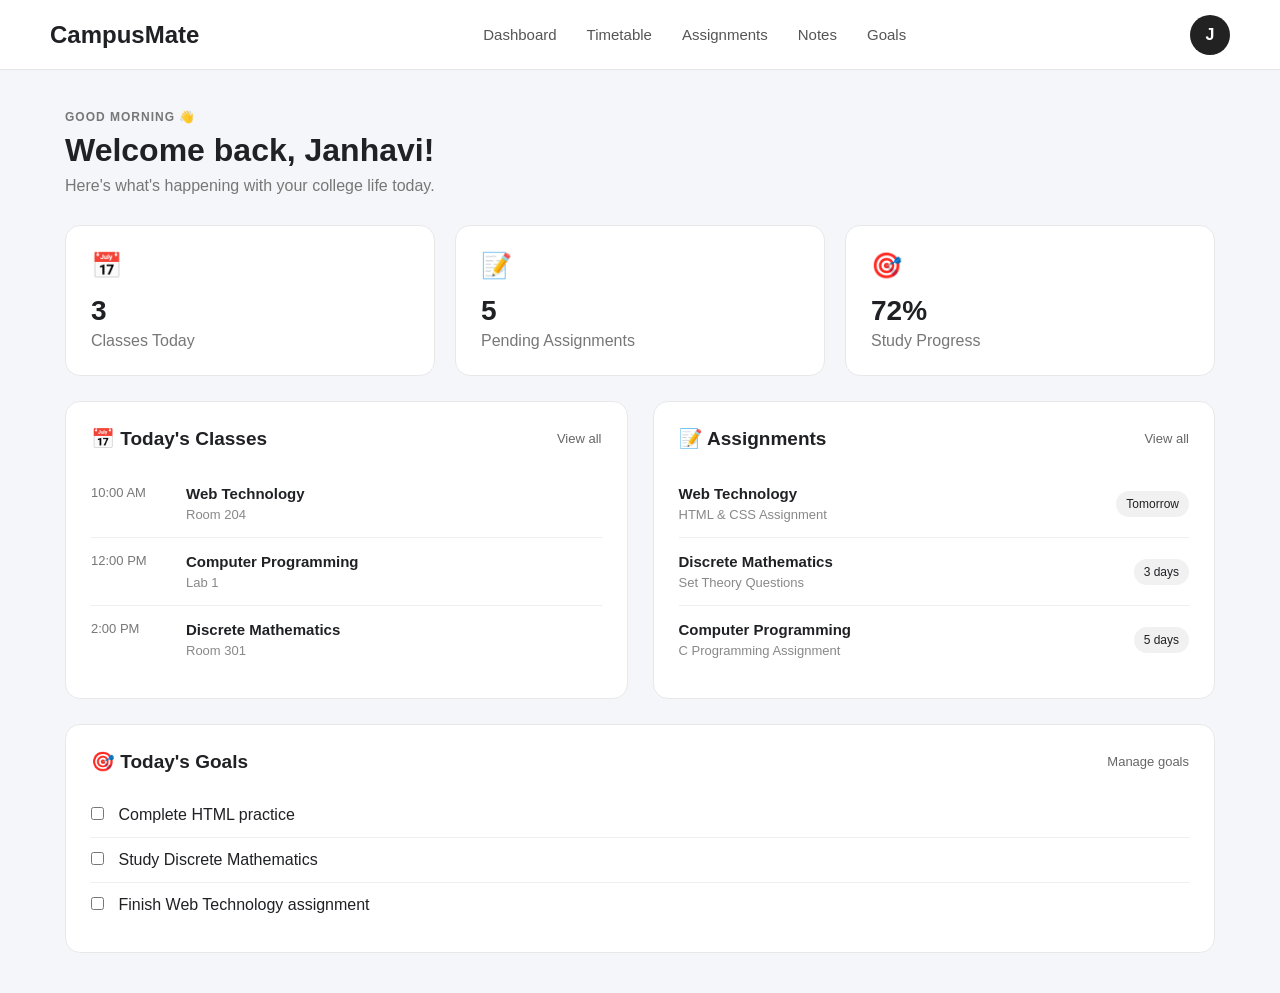
==== index.html @ aee2e8d4 "initialized" ====
<!DOCTYPE html>
<html>
<head>
    <title>CampusMate</title>
    <link rel="stylesheet" href="style.css">
</head>

<body>


    <header>
        <div class="logo">CampusMate</div>

        <nav>
             <a href="index.html">Dashboard</a>
             <a href="timetable.html">Timetable</a>
             <a href="assignments.html">Assignments</a>
             <a href="#">Notes</a>
            <a href="#">Goals</a>

        </nav>

        <div class="profile">J</div>
    </header>


    <main>

        <section class="welcome">
            <div>
                <p class="small-text">GOOD MORNING 👋</p>
                <h1>Welcome back, Janhavi!</h1>
                <p>Here's what's happening with your college life today.</p>
            </div>
        </section>


        <section class="stats">

            <div class="stat-card">
                <span>📅</span>
                <h3>3</h3>
                <p>Classes Today</p>
            </div>

            <div class="stat-card">
                <span>📝</span>
                <h3>5</h3>
                <p>Pending Assignments</p>
            </div>

            <div class="stat-card">
                <span>🎯</span>
                <h3>72%</h3>
                <p>Study Progress</p>
            </div>

        </section>


        <section class="content">

            <div class="card">
                <div class="card-header">
                    <h2>📅 Today's Classes</h2>
                    <a href="#">View all</a>
                </div>

                <div class="class-item">
                    <div class="time">10:00 AM</div>
                    <div>
                        <h3>Web Technology</h3>
                        <p>Room 204</p>
                    </div>
                </div>

                <div class="class-item">
                    <div class="time">12:00 PM</div>
                    <div>
                        <h3>Computer Programming</h3>
                        <p>Lab 1</p>
                    </div>
                </div>

                <div class="class-item">
                    <div class="time">2:00 PM</div>
                    <div>
                        <h3>Discrete Mathematics</h3>
                        <p>Room 301</p>
                    </div>
                </div>

            </div>


            <div class="card">
                <div class="card-header">
                    <h2>📝 Assignments</h2>
                    <a href="#">View all</a>
                </div>

                <div class="assignment">
                    <div>
                        <h3>Web Technology</h3>
                        <p>HTML & CSS Assignment</p>
                    </div>
                    <span class="due">Tomorrow</span>
                </div>

                <div class="assignment">
                    <div>
                        <h3>Discrete Mathematics</h3>
                        <p>Set Theory Questions</p>
                    </div>
                    <span class="due">3 days</span>
                </div>

                <div class="assignment">
                    <div>
                        <h3>Computer Programming</h3>
                        <p>C Programming Assignment</p>
                    </div>
                    <span class="due">5 days</span>
                </div>

            </div>

        </section>


        <section class="card goals">

            <div class="card-header">
                <h2>🎯 Today's Goals</h2>
                <a href="#">Manage goals</a>
            </div>

            <div class="goal">
                <input type="checkbox">
                <span>Complete HTML practice</span>
            </div>

            <div class="goal">
                <input type="checkbox">
                <span>Study Discrete Mathematics</span>
            </div>

            <div class="goal">
                <input type="checkbox">
                <span>Finish Web Technology assignment</span>
            </div>

        </section>

    </main>

</body>
</html>
---- style.css ----
* {
    margin: 0;
    padding: 0;
    box-sizing: border-box;
}

body {
    font-family: Arial, sans-serif;
    background: #f5f6fa;
    color: #202124;
}

header {
    height: 70px;
    background: white;
    display: flex;
    align-items: center;
    justify-content: space-between;
    padding: 0 50px;
    border-bottom: 1px solid #e5e5e5;
}

.logo {
    font-size: 24px;
    font-weight: bold;
}

nav {
    display: flex;
    gap: 30px;
}

nav a {
    text-decoration: none;
    color: #555;
    font-size: 15px;
}

nav a:hover {
    color: #111;
}

.profile {
    width: 40px;
    height: 40px;
    border-radius: 50%;
    background: #222;
    color: white;
    display: flex;
    align-items: center;
    justify-content: center;
    font-weight: bold;
}

main {
    max-width: 1200px;
    margin: 40px auto;
    padding: 0 25px;
}

.welcome {
    margin-bottom: 30px;
}

.small-text {
    font-size: 12px;
    font-weight: bold;
    color: #777;
    letter-spacing: 1px;
    margin-bottom: 8px;
}

.welcome h1 {
    font-size: 32px;
    margin-bottom: 8px;
}

.welcome p {
    color: #777;
}

.stats {
    display: grid;
    grid-template-columns: repeat(3, 1fr);
    gap: 20px;
    margin-bottom: 25px;
}

.stat-card {
    background: white;
    padding: 25px;
    border-radius: 15px;
    border: 1px solid #e8e8e8;
}

.stat-card span {
    font-size: 25px;
}

.stat-card h3 {
    font-size: 28px;
    margin-top: 15px;
}

.stat-card p {
    color: #777;
    margin-top: 5px;
}

.content {
    display: grid;
    grid-template-columns: 1fr 1fr;
    gap: 25px;
}

.card {
    background: white;
    border: 1px solid #e8e8e8;
    border-radius: 15px;
    padding: 25px;
}

.card-header {
    display: flex;
    justify-content: space-between;
    align-items: center;
    margin-bottom: 20px;
}

.card-header h2 {
    font-size: 19px;
}

.card-header a {
    font-size: 13px;
    color: #666;
    text-decoration: none;
}

.class-item {
    display: flex;
    gap: 20px;
    padding: 15px 0;
    border-bottom: 1px solid #eee;
}

.class-item:last-child {
    border-bottom: none;
}

.time {
    width: 75px;
    font-size: 13px;
    color: #777;
}

.class-item h3 {
    font-size: 15px;
    margin-bottom: 5px;
}

.class-item p {
    font-size: 13px;
    color: #888;
}

.assignment {
    display: flex;
    justify-content: space-between;
    align-items: center;
    padding: 15px 0;
    border-bottom: 1px solid #eee;
}

.assignment:last-child {
    border-bottom: none;
}

.assignment h3 {
    font-size: 15px;
    margin-bottom: 5px;
}

.assignment p {
    font-size: 13px;
    color: #888;
}

.due {
    font-size: 12px;
    background: #f1f1f1;
    padding: 6px 10px;
    border-radius: 20px;
}

.goals {
    margin-top: 25px;
}

.goal {
    padding: 13px 0;
    border-bottom: 1px solid #eee;
}

.goal:last-child {
    border-bottom: none;
}

.goal input {
    margin-right: 10px;
}

/* Weekly Timetable */

.weekly-timetable {
    display: grid;
    grid-template-columns: repeat(5, 1fr);
    gap: 15px;
}

.day-column {
    background: white;
    border: 1px solid #e8e8e8;
    border-radius: 15px;
    padding: 15px;
    min-height: 400px;
}

.day-header {
    font-size: 17px;
    font-weight: bold;
    padding: 10px;
    margin-bottom: 10px;
    text-align: center;
    border-bottom: 1px solid #eeeeee;
}

.class-card {
    background: #f7f7f7;
    border-radius: 10px;
    padding: 15px;
    margin-bottom: 12px;
}

.class-time {
    font-size: 11px;
    color: #777;
    font-weight: bold;
}

.class-card h3 {
    font-size: 14px;
    margin-top: 8px;
    margin-bottom: 5px;
}

.class-card p {
    font-size: 12px;
    color: #888;
}


/* Make timetable usable on smaller screens */

@media (max-width: 900px) {

    .weekly-timetable {
        grid-template-columns: repeat(2, 1fr);
    }

}


@media (max-width: 600px) {

    .weekly-timetable {
        grid-template-columns: 1fr;
    }

}

/* Assignments */

.assignment-heading {
    display: flex;
    justify-content: space-between;
    align-items: center;
}

.add-button {
    border: none;
    background: #202124;
    color: white;
    padding: 12px 18px;
    border-radius: 8px;
    font-size: 14px;
    cursor: pointer;
}

.add-button:hover {
    background: #444;
}

.assignment-list {
    display: flex;
    flex-direction: column;
    gap: 15px;
}

.assignment-card {
    background: white;
    border: 1px solid #e8e8e8;
    border-radius: 15px;
    padding: 22px;
    display: flex;
    justify-content: space-between;
    align-items: center;
}

.assignment-status {
    font-size: 12px;
    font-weight: bold;
}

.pending {
    color: #c27c00;
}

.assignment-info h2 {
    font-size: 17px;
    margin-top: 8px;
    margin-bottom: 5px;
}

.subject {
    color: #777;
    font-size: 13px;
}

.assignment-actions {
    display: flex;
    align-items: center;
    gap: 10px;
}

.deadline {
    font-size: 12px;
    background: #f2f2f2;
    padding: 7px 10px;
    border-radius: 20px;
}

.complete-button,
.delete-button {
    border: none;
    padding: 8px 12px;
    border-radius: 7px;
    cursor: pointer;
    font-size: 12px;
}

.complete-button {
    background: #eeeeee;
}

.delete-button {
    background: #eeeeee;
}

.complete-button:hover,
.delete-button:hover {
    background: #dddddd;
}

.assignment-summary {
    display: flex;
    gap: 20px;
    margin-top: 25px;
}

.assignment-summary div {
    background: white;
    border: 1px solid #e8e8e8;
    border-radius: 15px;
    padding: 20px 30px;
    min-width: 150px;
}

.assignment-summary strong {
    display: block;
    font-size: 25px;
}

.assignment-summary span {
    color: #777;
    font-size: 13px;
}

/* Add Assignment Form */

.assignment-form {
    display: none;
    background: white;
    border: 1px solid #e8e8e8;
    border-radius: 15px;
    padding: 25px;
    margin-bottom: 20px;
}

.assignment-form h2 {
    margin-top: 0;
    margin-bottom: 20px;
}

.assignment-form input {
    width: 100%;
    box-sizing: border-box;
    padding: 12px;
    margin-bottom: 12px;
    border: 1px solid #ddd;
    border-radius: 8px;
    font-size: 14px;
}

.save-button,
.cancel-button {
    border: none;
    padding: 10px 16px;
    border-radius: 8px;
    cursor: pointer;
    font-size: 13px;
}

.save-button {
    background: #202124;
    color: white;
}

.cancel-button {
    background: #eeeeee;
    margin-left: 8px;
}

.save-button:hover {
    background: #444;
}

.cancel-button:hover {
    background: #dddddd;
}
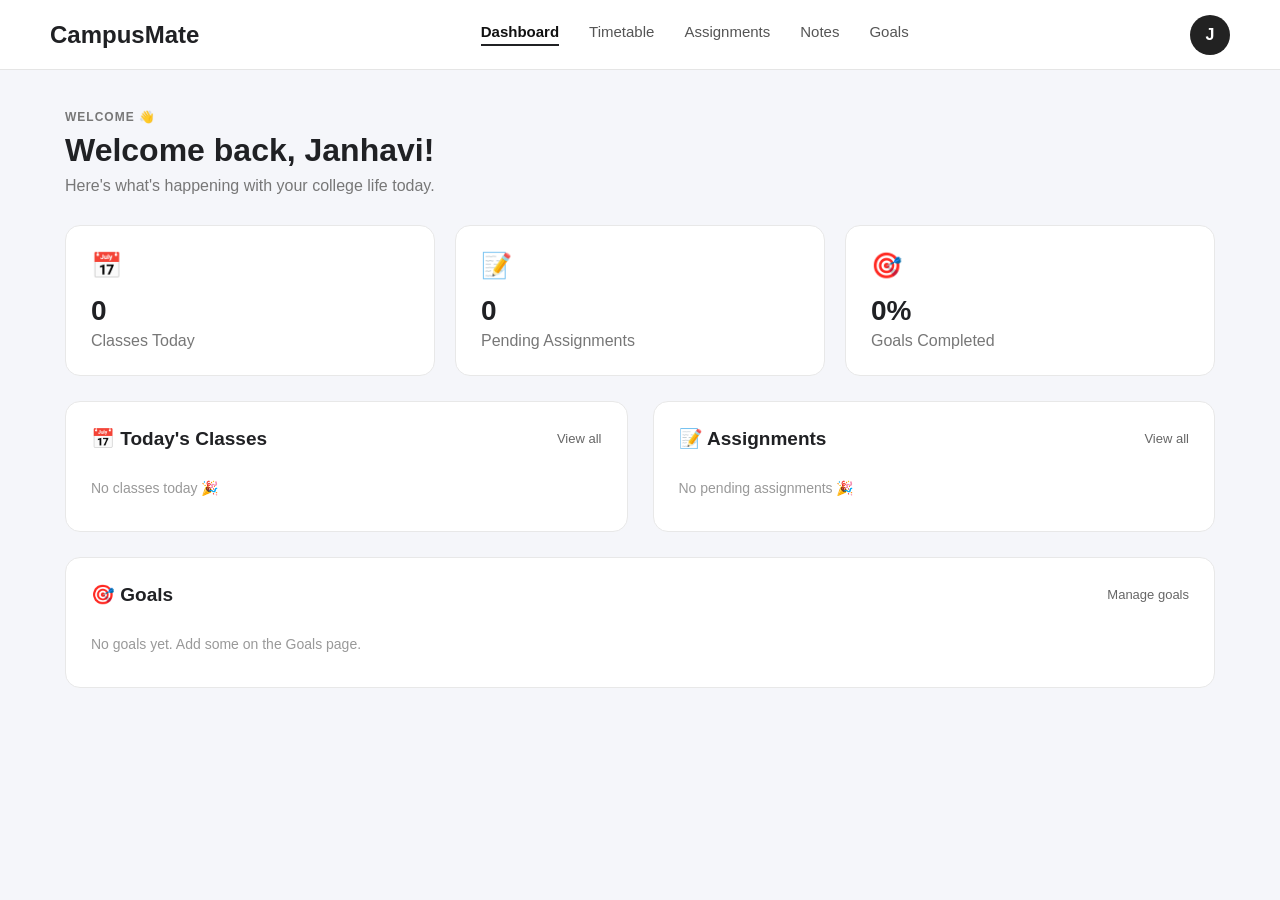
==== commit ef22e286: "finish CampusMate: goals, notes, working assignments" ====
--- a/index.html
+++ b/index.html
@@ -1,23 +1,23 @@
 <!DOCTYPE html>
-<html>
+<html lang="en">
 <head>
+    <meta charset="UTF-8">
+    <meta name="viewport" content="width=device-width, initial-scale=1.0">
     <title>CampusMate</title>
     <link rel="stylesheet" href="style.css">
 </head>
 
 <body>
 
-
     <header>
         <div class="logo">CampusMate</div>
 
         <nav>
-             <a href="index.html">Dashboard</a>
-             <a href="timetable.html">Timetable</a>
-             <a href="assignments.html">Assignments</a>
-             <a href="#">Notes</a>
-            <a href="#">Goals</a>
-
+            <a href="index.html" class="active">Dashboard</a>
+            <a href="timetable.html">Timetable</a>
+            <a href="assignments.html">Assignments</a>
+            <a href="notes.html">Notes</a>
+            <a href="goals.html">Goals</a>
         </nav>
 
         <div class="profile">J</div>
@@ -27,11 +27,9 @@
     <main>
 
         <section class="welcome">
-            <div>
-                <p class="small-text">GOOD MORNING 👋</p>
-                <h1>Welcome back, Janhavi!</h1>
-                <p>Here's what's happening with your college life today.</p>
-            </div>
+            <p class="small-text">WELCOME 👋</p>
+            <h1>Welcome back, Janhavi!</h1>
+            <p>Here's what's happening with your college life today.</p>
         </section>
 
 
@@ -39,20 +37,20 @@
 
             <div class="stat-card">
                 <span>📅</span>
-                <h3>3</h3>
+                <h3 id="classes-count">0</h3>
                 <p>Classes Today</p>
             </div>
 
             <div class="stat-card">
                 <span>📝</span>
-                <h3>5</h3>
+                <h3 id="pending-count">0</h3>
                 <p>Pending Assignments</p>
             </div>
 
             <div class="stat-card">
                 <span>🎯</span>
-                <h3>72%</h3>
-                <p>Study Progress</p>
+                <h3 id="progress-count">0%</h3>
+                <p>Goals Completed</p>
             </div>
 
         </section>
@@ -63,96 +61,33 @@
             <div class="card">
                 <div class="card-header">
                     <h2>📅 Today's Classes</h2>
-                    <a href="#">View all</a>
+                    <a href="timetable.html">View all</a>
                 </div>
-
-                <div class="class-item">
-                    <div class="time">10:00 AM</div>
-                    <div>
-                        <h3>Web Technology</h3>
-                        <p>Room 204</p>
-                    </div>
-                </div>
-
-                <div class="class-item">
-                    <div class="time">12:00 PM</div>
-                    <div>
-                        <h3>Computer Programming</h3>
-                        <p>Lab 1</p>
-                    </div>
-                </div>
-
-                <div class="class-item">
-                    <div class="time">2:00 PM</div>
-                    <div>
-                        <h3>Discrete Mathematics</h3>
-                        <p>Room 301</p>
-                    </div>
-                </div>
-
+                <div id="today-classes"></div>
             </div>
-
 
             <div class="card">
                 <div class="card-header">
                     <h2>📝 Assignments</h2>
-                    <a href="#">View all</a>
+                    <a href="assignments.html">View all</a>
                 </div>
-
-                <div class="assignment">
-                    <div>
-                        <h3>Web Technology</h3>
-                        <p>HTML & CSS Assignment</p>
-                    </div>
-                    <span class="due">Tomorrow</span>
-                </div>
-
-                <div class="assignment">
-                    <div>
-                        <h3>Discrete Mathematics</h3>
-                        <p>Set Theory Questions</p>
-                    </div>
-                    <span class="due">3 days</span>
-                </div>
-
-                <div class="assignment">
-                    <div>
-                        <h3>Computer Programming</h3>
-                        <p>C Programming Assignment</p>
-                    </div>
-                    <span class="due">5 days</span>
-                </div>
-
+                <div id="dash-assignments"></div>
             </div>
 
         </section>
 
 
         <section class="card goals">
-
             <div class="card-header">
-                <h2>🎯 Today's Goals</h2>
-                <a href="#">Manage goals</a>
+                <h2>🎯 Goals</h2>
+                <a href="goals.html">Manage goals</a>
             </div>
-
-            <div class="goal">
-                <input type="checkbox">
-                <span>Complete HTML practice</span>
-            </div>
-
-            <div class="goal">
-                <input type="checkbox">
-                <span>Study Discrete Mathematics</span>
-            </div>
-
-            <div class="goal">
-                <input type="checkbox">
-                <span>Finish Web Technology assignment</span>
-            </div>
-
+            <div id="dash-goals"></div>
         </section>
 
     </main>
 
+    <script src="script.js"></script>
+    <script>showDashboard();</script>
 </body>
-</html>+</html>
--- a/style.css
+++ b/style.css
@@ -447,4 +447,153 @@
 
 .cancel-button:hover {
     background: #dddddd;
-}+}
+
+/* ===== Added for final version ===== */
+
+/* current page in the nav */
+nav a.active {
+    color: #111;
+    font-weight: bold;
+    border-bottom: 2px solid #202124;
+    padding-bottom: 4px;
+}
+
+/* message shown when a list is empty */
+.empty {
+    color: #999;
+    font-size: 14px;
+    padding: 10px 0;
+}
+
+/* today's column on the timetable */
+.day-column.today {
+    border: 2px solid #202124;
+}
+
+/* completed assignment */
+.assignment-status.completed {
+    color: #2e7d32;
+}
+
+.assignment-card.is-done h2 {
+    text-decoration: line-through;
+    color: #999;
+}
+
+/* Goals page */
+.add-row {
+    display: flex;
+    gap: 10px;
+    margin-bottom: 20px;
+}
+
+.add-row input,
+.note-form input,
+.note-form textarea {
+    width: 100%;
+    padding: 12px;
+    border: 1px solid #ddd;
+    border-radius: 8px;
+    font-size: 14px;
+    font-family: inherit;
+}
+
+.progress-text {
+    font-size: 13px;
+    color: #777;
+    margin-bottom: 8px;
+}
+
+.progress {
+    height: 10px;
+    background: #eee;
+    border-radius: 10px;
+    margin-bottom: 15px;
+    overflow: hidden;
+}
+
+.progress-bar {
+    height: 100%;
+    width: 0;
+    background: #202124;
+    transition: width 0.3s;
+}
+
+.goal-row {
+    display: flex;
+    justify-content: space-between;
+    align-items: center;
+}
+
+.goal label {
+    cursor: pointer;
+}
+
+.goal-done span {
+    text-decoration: line-through;
+    color: #999;
+}
+
+/* Notes page */
+.note-form {
+    display: flex;
+    flex-direction: column;
+    gap: 12px;
+    margin-bottom: 25px;
+}
+
+.note-form textarea {
+    min-height: 100px;
+    resize: vertical;
+}
+
+.note-form .save-button {
+    align-self: flex-start;
+}
+
+.notes-grid {
+    display: grid;
+    grid-template-columns: repeat(3, 1fr);
+    gap: 20px;
+}
+
+.note-card {
+    background: #fffbe6;
+    border: 1px solid #f0e6a8;
+    border-radius: 12px;
+    padding: 20px;
+    display: flex;
+    flex-direction: column;
+    gap: 10px;
+}
+
+.note-card h3 {
+    font-size: 16px;
+}
+
+.note-card p {
+    font-size: 14px;
+    color: #555;
+    white-space: pre-wrap;
+    flex: 1;
+}
+
+.note-card .delete-button {
+    align-self: flex-start;
+}
+
+/* phones and small screens */
+@media (max-width: 900px) {
+    header {
+        flex-wrap: wrap;
+        height: auto;
+        padding: 15px 20px;
+        gap: 10px;
+    }
+
+    nav { gap: 15px; flex-wrap: wrap; }
+    .stats, .content, .notes-grid { grid-template-columns: 1fr; }
+    .assignment-card { flex-direction: column; align-items: flex-start; gap: 15px; }
+    .assignment-heading { flex-direction: column; align-items: flex-start; gap: 15px; }
+}
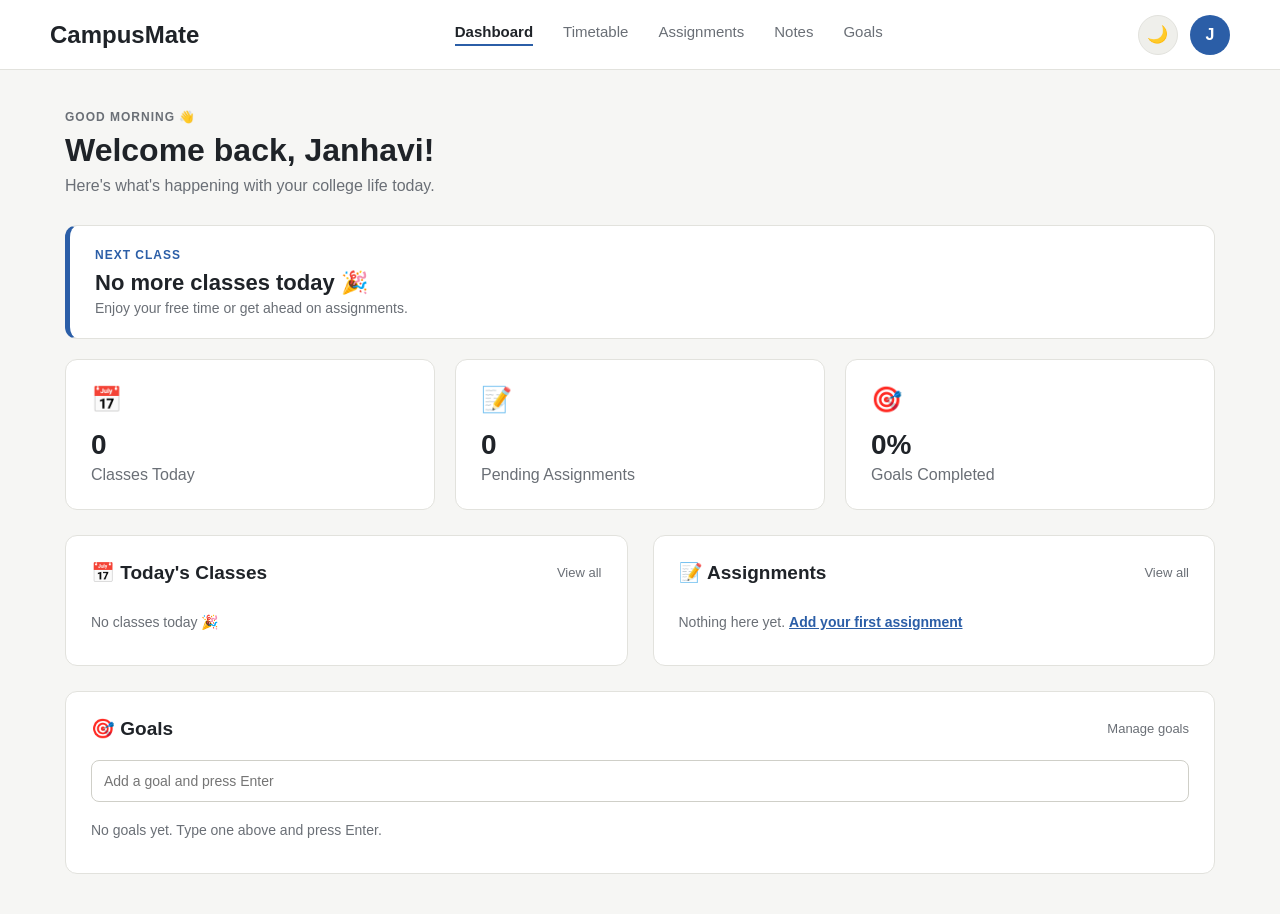
==== commit bb23f503: "feat: add cleanup code and made changes on UI" ====
--- a/index.html
+++ b/index.html
@@ -9,55 +9,39 @@
 
 <body>
 
-    <header>
-        <div class="logo">CampusMate</div>
-
-        <nav>
-            <a href="index.html" class="active">Dashboard</a>
-            <a href="timetable.html">Timetable</a>
-            <a href="assignments.html">Assignments</a>
-            <a href="notes.html">Notes</a>
-            <a href="goals.html">Goals</a>
-        </nav>
-
-        <div class="profile">J</div>
-    </header>
-
+    <header id="header"></header>
 
     <main>
 
         <section class="welcome">
-            <p class="small-text">WELCOME 👋</p>
-            <h1>Welcome back, Janhavi!</h1>
+            <p class="small-text" id="greeting"></p>
+            <h1 id="welcome-name"></h1>
             <p>Here's what's happening with your college life today.</p>
         </section>
 
+        <a class="alert" id="overdue-alert" href="assignments.html#overdue"></a>
+
+        <section class="next-class" id="next-class"></section>
 
         <section class="stats">
-
-            <div class="stat-card">
+            <a class="stat-card" href="timetable.html">
                 <span>📅</span>
                 <h3 id="classes-count">0</h3>
                 <p>Classes Today</p>
-            </div>
-
-            <div class="stat-card">
+            </a>
+            <a class="stat-card" href="assignments.html">
                 <span>📝</span>
                 <h3 id="pending-count">0</h3>
                 <p>Pending Assignments</p>
-            </div>
-
-            <div class="stat-card">
+            </a>
+            <a class="stat-card" href="goals.html">
                 <span>🎯</span>
                 <h3 id="progress-count">0%</h3>
                 <p>Goals Completed</p>
-            </div>
-
+            </a>
         </section>
 
-
         <section class="content">
-
             <div class="card">
                 <div class="card-header">
                     <h2>📅 Today's Classes</h2>
@@ -73,14 +57,16 @@
                 </div>
                 <div id="dash-assignments"></div>
             </div>
-
         </section>
-
 
         <section class="card goals">
             <div class="card-header">
                 <h2>🎯 Goals</h2>
                 <a href="goals.html">Manage goals</a>
+            </div>
+            <div class="add-row">
+                <input type="text" id="dash-goal-input" placeholder="Add a goal and press Enter" aria-label="New goal"
+                       onkeydown="if (event.key === 'Enter') dashAddGoal()">
             </div>
             <div id="dash-goals"></div>
         </section>
@@ -88,6 +74,9 @@
     </main>
 
     <script src="script.js"></script>
-    <script>showDashboard();</script>
+    <script>
+        renderHeader("dashboard");
+        showDashboard();
+    </script>
 </body>
 </html>
--- a/style.css
+++ b/style.css
@@ -1,3 +1,53 @@
+/* =========================================================
+   CampusMate - style.css
+   All colours are variables at the top.
+   Dark mode = same variables with different values.
+   ========================================================= */
+
+:root {
+    --bg: #f6f6f4;
+    --card: #ffffff;
+    --border: #e2e2dd;
+    --text: #1f2328;
+    --muted: #6a6f76;
+    --soft: #efefeb;
+    --soft-hover: #e2e2dc;
+    --accent: #2b5ea7;
+    --accent-hover: #204a85;
+    --accent-text: #ffffff;
+    --accent-soft: #e8eef8;
+    --input-border: #cfcfc8;
+    --note-bg: #fff8d6;
+    --note-border: #ecdf9a;
+    --high: #c5392e;
+    --medium: #b7791f;
+    --low: #2f7d4a;
+    --warn-bg: #fbeae8;
+    --warn-text: #a3281f;
+}
+
+[data-theme="dark"] {
+    --bg: #17181a;
+    --card: #202225;
+    --border: #34373b;
+    --text: #e6e6e3;
+    --muted: #9a9ea5;
+    --soft: #2a2c30;
+    --soft-hover: #373a3f;
+    --accent: #6fa0e6;
+    --accent-hover: #8db6f0;
+    --accent-text: #14171c;
+    --accent-soft: #25303f;
+    --input-border: #43474d;
+    --note-bg: #38341e;
+    --note-border: #5a5330;
+    --high: #ef8b82;
+    --medium: #e5b95c;
+    --low: #7fc496;
+    --warn-bg: #3b2321;
+    --warn-text: #ef8b82;
+}
+
 * {
     margin: 0;
     padding: 0;
@@ -6,18 +56,21 @@
 
 body {
     font-family: Arial, sans-serif;
-    background: #f5f6fa;
-    color: #202124;
-}
+    background: var(--bg);
+    color: var(--text);
+}
+
+
+/* ---------- Header ---------- */
 
 header {
-    height: 70px;
-    background: white;
+    min-height: 70px;
+    background: var(--card);
     display: flex;
     align-items: center;
     justify-content: space-between;
     padding: 0 50px;
-    border-bottom: 1px solid #e5e5e5;
+    border-bottom: 1px solid var(--border);
 }
 
 .logo {
@@ -32,24 +85,49 @@
 
 nav a {
     text-decoration: none;
-    color: #555;
+    color: var(--muted);
     font-size: 15px;
 }
 
 nav a:hover {
-    color: #111;
+    color: var(--text);
+}
+
+nav a.active {
+    color: var(--text);
+    font-weight: bold;
+    border-bottom: 2px solid var(--accent);
+    padding-bottom: 4px;
+}
+
+.header-right {
+    display: flex;
+    align-items: center;
+    gap: 12px;
+}
+
+.theme-button {
+    border: 1px solid var(--border);
+    background: var(--soft);
+    color: var(--text);
+    width: 40px;
+    height: 40px;
+    border-radius: 50%;
+    font-size: 17px;
+    cursor: pointer;
 }
 
 .profile {
     width: 40px;
     height: 40px;
     border-radius: 50%;
-    background: #222;
-    color: white;
+    background: var(--accent);
+    color: var(--accent-text);
     display: flex;
     align-items: center;
     justify-content: center;
     font-weight: bold;
+    text-decoration: none;
 }
 
 main {
@@ -58,6 +136,9 @@
     padding: 0 25px;
 }
 
+
+/* ---------- Page heading ---------- */
+
 .welcome {
     margin-bottom: 30px;
 }
@@ -65,7 +146,7 @@
 .small-text {
     font-size: 12px;
     font-weight: bold;
-    color: #777;
+    color: var(--muted);
     letter-spacing: 1px;
     margin-bottom: 8px;
 }
@@ -76,7 +157,46 @@
 }
 
 .welcome p {
-    color: #777;
+    color: var(--muted);
+}
+
+
+/* ---------- Dashboard ---------- */
+
+.alert {
+    background: var(--warn-bg);
+    color: var(--warn-text);
+    padding: 14px 18px;
+    border-radius: 12px;
+    margin-bottom: 20px;
+    font-size: 14px;
+    font-weight: bold;
+    display: none;
+}
+
+.next-class {
+    background: var(--accent);
+    color: var(--accent-text);
+    border-radius: 15px;
+    padding: 22px 25px;
+    margin-bottom: 20px;
+}
+
+.next-class .label {
+    font-size: 12px;
+    letter-spacing: 1px;
+    font-weight: bold;
+    opacity: 0.7;
+}
+
+.next-class h2 {
+    margin: 8px 0 4px;
+    font-size: 22px;
+}
+
+.next-class p {
+    opacity: 0.8;
+    font-size: 14px;
 }
 
 .stats {
@@ -87,10 +207,10 @@
 }
 
 .stat-card {
-    background: white;
+    background: var(--card);
     padding: 25px;
     border-radius: 15px;
-    border: 1px solid #e8e8e8;
+    border: 1px solid var(--border);
 }
 
 .stat-card span {
@@ -103,7 +223,7 @@
 }
 
 .stat-card p {
-    color: #777;
+    color: var(--muted);
     margin-top: 5px;
 }
 
@@ -114,8 +234,8 @@
 }
 
 .card {
-    background: white;
-    border: 1px solid #e8e8e8;
+    background: var(--card);
+    border: 1px solid var(--border);
     border-radius: 15px;
     padding: 25px;
 }
@@ -133,7 +253,7 @@
 
 .card-header a {
     font-size: 13px;
-    color: #666;
+    color: var(--muted);
     text-decoration: none;
 }
 
@@ -141,7 +261,7 @@
     display: flex;
     gap: 20px;
     padding: 15px 0;
-    border-bottom: 1px solid #eee;
+    border-bottom: 1px solid var(--border);
 }
 
 .class-item:last-child {
@@ -151,7 +271,7 @@
 .time {
     width: 75px;
     font-size: 13px;
-    color: #777;
+    color: var(--muted);
 }
 
 .class-item h3 {
@@ -161,7 +281,7 @@
 
 .class-item p {
     font-size: 13px;
-    color: #888;
+    color: var(--muted);
 }
 
 .assignment {
@@ -169,7 +289,7 @@
     justify-content: space-between;
     align-items: center;
     padding: 15px 0;
-    border-bottom: 1px solid #eee;
+    border-bottom: 1px solid var(--border);
 }
 
 .assignment:last-child {
@@ -183,12 +303,12 @@
 
 .assignment p {
     font-size: 13px;
-    color: #888;
+    color: var(--muted);
 }
 
 .due {
     font-size: 12px;
-    background: #f1f1f1;
+    background: var(--soft);
     padding: 6px 10px;
     border-radius: 20px;
 }
@@ -199,7 +319,7 @@
 
 .goal {
     padding: 13px 0;
-    border-bottom: 1px solid #eee;
+    border-bottom: 1px solid var(--border);
 }
 
 .goal:last-child {
@@ -210,7 +330,14 @@
     margin-right: 10px;
 }
 
-/* Weekly Timetable */
+.empty {
+    color: var(--muted);
+    font-size: 14px;
+    padding: 10px 0;
+}
+
+
+/* ---------- Timetable ---------- */
 
 .weekly-timetable {
     display: grid;
@@ -219,11 +346,15 @@
 }
 
 .day-column {
-    background: white;
-    border: 1px solid #e8e8e8;
+    background: var(--card);
+    border: 1px solid var(--border);
     border-radius: 15px;
     padding: 15px;
-    min-height: 400px;
+    min-height: 300px;
+}
+
+.day-column.today {
+    border: 2px solid var(--accent);
 }
 
 .day-header {
@@ -232,19 +363,20 @@
     padding: 10px;
     margin-bottom: 10px;
     text-align: center;
-    border-bottom: 1px solid #eeeeee;
+    border-bottom: 1px solid var(--border);
 }
 
 .class-card {
-    background: #f7f7f7;
+    background: var(--soft);
     border-radius: 10px;
     padding: 15px;
     margin-bottom: 12px;
+    position: relative;
 }
 
 .class-time {
     font-size: 11px;
-    color: #777;
+    color: var(--muted);
     font-weight: bold;
 }
 
@@ -256,30 +388,127 @@
 
 .class-card p {
     font-size: 12px;
-    color: #888;
-}
-
-
-/* Make timetable usable on smaller screens */
-
-@media (max-width: 900px) {
-
-    .weekly-timetable {
-        grid-template-columns: repeat(2, 1fr);
-    }
-
-}
-
-
-@media (max-width: 600px) {
-
-    .weekly-timetable {
-        grid-template-columns: 1fr;
-    }
-
-}
-
-/* Assignments */
+    color: var(--muted);
+}
+
+.class-remove {
+    position: absolute;
+    top: 8px;
+    right: 8px;
+    border: none;
+    background: transparent;
+    color: var(--muted);
+    cursor: pointer;
+    font-size: 14px;
+}
+
+.class-remove:hover {
+    color: var(--high);
+}
+
+
+/* ---------- Forms (shared) ---------- */
+
+.form-card {
+    display: none;
+    background: var(--card);
+    border: 1px solid var(--border);
+    border-radius: 15px;
+    padding: 25px;
+    margin-bottom: 20px;
+}
+
+.form-card.open {
+    display: block;
+}
+
+.form-card h2 {
+    margin-bottom: 20px;
+}
+
+.form-card input,
+.form-card select,
+.add-row input,
+.note-form input,
+.note-form textarea,
+.search-box,
+.field {
+    width: 100%;
+    padding: 12px;
+    margin-bottom: 12px;
+    border: 1px solid var(--input-border);
+    border-radius: 8px;
+    font-size: 14px;
+    font-family: inherit;
+    background: var(--card);
+    color: var(--text);
+}
+
+.add-row input {
+    margin-bottom: 0;
+}
+
+.label-small {
+    display: block;
+    font-size: 12px;
+    color: var(--muted);
+    margin-bottom: 5px;
+}
+
+.save-button,
+.cancel-button,
+.add-button {
+    border: none;
+    padding: 10px 16px;
+    border-radius: 8px;
+    cursor: pointer;
+    font-size: 13px;
+}
+
+.save-button,
+.add-button {
+    background: var(--accent);
+    color: var(--accent-text);
+}
+
+.add-button {
+    padding: 12px 18px;
+    font-size: 14px;
+}
+
+.save-button:hover,
+.add-button:hover {
+    background: var(--accent-hover);
+}
+
+.cancel-button {
+    background: var(--soft);
+    color: var(--text);
+    margin-left: 8px;
+}
+
+.cancel-button:hover {
+    background: var(--soft-hover);
+}
+
+.danger-button {
+    background: var(--warn-bg);
+    color: var(--warn-text);
+    border: none;
+    padding: 10px 16px;
+    border-radius: 8px;
+    cursor: pointer;
+    font-size: 13px;
+}
+
+.row-buttons {
+    display: flex;
+    gap: 10px;
+    flex-wrap: wrap;
+}
+
+
+/* ---------- Assignments ---------- */
 
 .assignment-heading {
     display: flex;
@@ -287,18 +516,32 @@
     align-items: center;
 }
 
-.add-button {
-    border: none;
-    background: #202124;
-    color: white;
-    padding: 12px 18px;
-    border-radius: 8px;
-    font-size: 14px;
+.toolbar {
+    display: flex;
+    gap: 10px;
+    align-items: center;
+    margin-bottom: 20px;
+    flex-wrap: wrap;
+}
+
+.toolbar .search-box {
+    margin-bottom: 0;
+    max-width: 280px;
+}
+
+.filter-button {
+    border: 1px solid var(--border);
+    background: var(--card);
+    color: var(--text);
+    padding: 9px 14px;
+    border-radius: 20px;
     cursor: pointer;
-}
-
-.add-button:hover {
-    background: #444;
+    font-size: 13px;
+}
+
+.filter-button.active {
+    background: var(--accent);
+    color: var(--accent-text);
 }
 
 .assignment-list {
@@ -308,8 +551,8 @@
 }
 
 .assignment-card {
-    background: white;
-    border: 1px solid #e8e8e8;
+    background: var(--card);
+    border: 1px solid var(--border);
     border-radius: 15px;
     padding: 22px;
     display: flex;
@@ -322,8 +565,21 @@
     font-weight: bold;
 }
 
-.pending {
-    color: #c27c00;
+.assignment-status.pending {
+    color: var(--medium);
+}
+
+.assignment-status.completed {
+    color: var(--low);
+}
+
+.assignment-status.overdue {
+    color: var(--high);
+}
+
+.assignment-card.is-done h2 {
+    text-decoration: line-through;
+    color: var(--muted);
 }
 
 .assignment-info h2 {
@@ -333,43 +589,59 @@
 }
 
 .subject {
-    color: #777;
-    font-size: 13px;
-}
+    color: var(--muted);
+    font-size: 13px;
+}
+
+.tag {
+    display: inline-block;
+    font-size: 11px;
+    font-weight: bold;
+    padding: 3px 9px;
+    border-radius: 20px;
+    margin-left: 8px;
+    border: 1px solid currentColor;
+}
+
+.tag.high { color: var(--high); }
+.tag.medium { color: var(--medium); }
+.tag.low { color: var(--low); }
 
 .assignment-actions {
     display: flex;
     align-items: center;
     gap: 10px;
+    flex-wrap: wrap;
 }
 
 .deadline {
     font-size: 12px;
-    background: #f2f2f2;
+    background: var(--soft);
     padding: 7px 10px;
     border-radius: 20px;
 }
 
+.deadline.overdue {
+    background: var(--warn-bg);
+    color: var(--warn-text);
+}
+
 .complete-button,
+.edit-button,
 .delete-button {
     border: none;
     padding: 8px 12px;
     border-radius: 7px;
     cursor: pointer;
     font-size: 12px;
-}
-
-.complete-button {
-    background: #eeeeee;
-}
-
-.delete-button {
-    background: #eeeeee;
+    background: var(--soft);
+    color: var(--text);
 }
 
 .complete-button:hover,
+.edit-button:hover,
 .delete-button:hover {
-    background: #dddddd;
+    background: var(--soft-hover);
 }
 
 .assignment-summary {
@@ -379,8 +651,8 @@
 }
 
 .assignment-summary div {
-    background: white;
-    border: 1px solid #e8e8e8;
+    background: var(--card);
+    border: 1px solid var(--border);
     border-radius: 15px;
     padding: 20px 30px;
     min-width: 150px;
@@ -392,122 +664,28 @@
 }
 
 .assignment-summary span {
-    color: #777;
-    font-size: 13px;
-}
-
-/* Add Assignment Form */
-
-.assignment-form {
-    display: none;
-    background: white;
-    border: 1px solid #e8e8e8;
-    border-radius: 15px;
-    padding: 25px;
-    margin-bottom: 20px;
-}
-
-.assignment-form h2 {
-    margin-top: 0;
-    margin-bottom: 20px;
-}
-
-.assignment-form input {
-    width: 100%;
-    box-sizing: border-box;
-    padding: 12px;
-    margin-bottom: 12px;
-    border: 1px solid #ddd;
-    border-radius: 8px;
-    font-size: 14px;
-}
-
-.save-button,
-.cancel-button {
-    border: none;
-    padding: 10px 16px;
-    border-radius: 8px;
-    cursor: pointer;
-    font-size: 13px;
-}
-
-.save-button {
-    background: #202124;
-    color: white;
-}
-
-.cancel-button {
-    background: #eeeeee;
-    margin-left: 8px;
-}
-
-.save-button:hover {
-    background: #444;
-}
-
-.cancel-button:hover {
-    background: #dddddd;
-}
-
-/* ===== Added for final version ===== */
-
-/* current page in the nav */
-nav a.active {
-    color: #111;
-    font-weight: bold;
-    border-bottom: 2px solid #202124;
-    padding-bottom: 4px;
-}
-
-/* message shown when a list is empty */
-.empty {
-    color: #999;
-    font-size: 14px;
-    padding: 10px 0;
-}
-
-/* today's column on the timetable */
-.day-column.today {
-    border: 2px solid #202124;
-}
-
-/* completed assignment */
-.assignment-status.completed {
-    color: #2e7d32;
-}
-
-.assignment-card.is-done h2 {
-    text-decoration: line-through;
-    color: #999;
-}
-
-/* Goals page */
+    color: var(--muted);
+    font-size: 13px;
+}
+
+
+/* ---------- Goals ---------- */
+
 .add-row {
     display: flex;
     gap: 10px;
     margin-bottom: 20px;
 }
 
-.add-row input,
-.note-form input,
-.note-form textarea {
-    width: 100%;
-    padding: 12px;
-    border: 1px solid #ddd;
-    border-radius: 8px;
-    font-size: 14px;
-    font-family: inherit;
-}
-
 .progress-text {
     font-size: 13px;
-    color: #777;
+    color: var(--muted);
     margin-bottom: 8px;
 }
 
 .progress {
     height: 10px;
-    background: #eee;
+    background: var(--soft);
     border-radius: 10px;
     margin-bottom: 15px;
     overflow: hidden;
@@ -516,7 +694,7 @@
 .progress-bar {
     height: 100%;
     width: 0;
-    background: #202124;
+    background: var(--accent);
     transition: width 0.3s;
 }
 
@@ -532,15 +710,22 @@
 
 .goal-done span {
     text-decoration: line-through;
-    color: #999;
-}
-
-/* Notes page */
+    color: var(--muted);
+}
+
+
+/* ---------- Notes ---------- */
+
 .note-form {
     display: flex;
     flex-direction: column;
     gap: 12px;
     margin-bottom: 25px;
+}
+
+.note-form input,
+.note-form textarea {
+    margin-bottom: 0;
 }
 
 .note-form textarea {
@@ -556,11 +741,12 @@
     display: grid;
     grid-template-columns: repeat(3, 1fr);
     gap: 20px;
+    margin-top: 15px;
 }
 
 .note-card {
-    background: #fffbe6;
-    border: 1px solid #f0e6a8;
+    background: var(--note-bg);
+    border: 1px solid var(--note-border);
     border-radius: 12px;
     padding: 20px;
     display: flex;
@@ -574,26 +760,255 @@
 
 .note-card p {
     font-size: 14px;
-    color: #555;
     white-space: pre-wrap;
     flex: 1;
 }
 
+.note-card .note-date {
+    font-size: 11px;
+    color: var(--muted);
+}
+
 .note-card .delete-button {
     align-self: flex-start;
 }
 
-/* phones and small screens */
+
+/* ---------- Settings ---------- */
+
+.settings-card {
+    margin-bottom: 20px;
+    max-width: 650px;
+}
+
+.settings-card h2 {
+    font-size: 19px;
+    margin-bottom: 8px;
+}
+
+.settings-card p {
+    color: var(--muted);
+    font-size: 14px;
+    margin-bottom: 15px;
+}
+
+.settings-card .field {
+    margin-bottom: 12px;
+}
+
+
+/* ---------- Toast message ---------- */
+
+.toast {
+    position: fixed;
+    bottom: 30px;
+    left: 50%;
+    transform: translateX(-50%) translateY(20px);
+    background: var(--accent);
+    color: var(--accent-text);
+    padding: 12px 22px;
+    border-radius: 25px;
+    font-size: 14px;
+    opacity: 0;
+    transition: all 0.3s;
+    pointer-events: none;
+    z-index: 10;
+}
+
+.toast.show {
+    opacity: 1;
+    transform: translateX(-50%) translateY(0);
+}
+
+
+/* ---------- Small screens ---------- */
+
 @media (max-width: 900px) {
+
     header {
         flex-wrap: wrap;
-        height: auto;
         padding: 15px 20px;
         gap: 10px;
     }
 
-    nav { gap: 15px; flex-wrap: wrap; }
-    .stats, .content, .notes-grid { grid-template-columns: 1fr; }
-    .assignment-card { flex-direction: column; align-items: flex-start; gap: 15px; }
-    .assignment-heading { flex-direction: column; align-items: flex-start; gap: 15px; }
-}
+    nav {
+        gap: 15px;
+        flex-wrap: wrap;
+        order: 3;
+        width: 100%;
+    }
+
+    .weekly-timetable {
+        grid-template-columns: repeat(2, 1fr);
+    }
+
+    .stats,
+    .content,
+    .notes-grid {
+        grid-template-columns: 1fr;
+    }
+
+    .assignment-card {
+        flex-direction: column;
+        align-items: flex-start;
+        gap: 15px;
+    }
+
+    .assignment-heading {
+        flex-direction: column;
+        align-items: flex-start;
+        gap: 15px;
+    }
+}
+
+@media (max-width: 600px) {
+
+    .weekly-timetable {
+        grid-template-columns: 1fr;
+    }
+}
+
+
+/* ---------- Final touches (kept simple) ---------- */
+
+.next-class {
+    background: var(--card);
+    color: var(--text);
+    border: 1px solid var(--border);
+    border-left: 5px solid var(--accent);
+    border-radius: 12px;
+}
+
+.next-class .label {
+    color: var(--accent);
+    opacity: 1;
+}
+
+.next-class p {
+    color: var(--muted);
+    opacity: 1;
+}
+
+.card,
+.stat-card,
+.assignment-card,
+.day-column,
+.form-card,
+.assignment-summary div {
+    border-radius: 12px;
+}
+
+.assignment-card {
+    border-left: 4px solid var(--medium);
+}
+
+.assignment-card:has(.tag.high) {
+    border-left-color: var(--high);
+}
+
+.assignment-card:has(.tag.low) {
+    border-left-color: var(--low);
+}
+
+.assignment-card.is-done {
+    border-left-color: var(--border);
+}
+
+.class-card {
+    border-left: 3px solid var(--accent);
+}
+
+.day-column.today {
+    border: 2px solid var(--accent);
+}
+
+.filter-button.active {
+    background: var(--accent);
+    color: var(--accent-text);
+    border-color: var(--accent);
+}
+
+input:focus,
+select:focus,
+textarea:focus {
+    outline: none;
+    border-color: var(--accent);
+}
+
+input[type="checkbox"] {
+    accent-color: var(--accent);
+}
+
+
+/* ---------- UX additions ---------- */
+
+/* error message inside a form */
+.form-error {
+    display: none;
+    background: var(--warn-bg);
+    color: var(--warn-text);
+    padding: 10px 12px;
+    border-radius: 8px;
+    font-size: 13px;
+    margin-bottom: 12px;
+}
+
+/* stat cards on the dashboard are links */
+a.stat-card {
+    display: block;
+    color: inherit;
+    text-decoration: none;
+}
+
+a.stat-card:hover {
+    border-color: var(--accent);
+}
+
+/* overdue warning is a link too */
+a.alert {
+    text-decoration: none;
+}
+
+a.alert:hover {
+    text-decoration: underline;
+}
+
+/* deadline colours on the dashboard */
+.due.overdue {
+    background: var(--warn-bg);
+    color: var(--warn-text);
+}
+
+.due.soon {
+    color: var(--medium);
+    font-weight: bold;
+}
+
+.dash-actions {
+    display: flex;
+    align-items: center;
+    gap: 8px;
+}
+
+.more-link {
+    display: block;
+    padding-top: 12px;
+    font-size: 13px;
+    font-weight: bold;
+    color: var(--accent);
+    text-decoration: none;
+}
+
+.empty a {
+    color: var(--accent);
+    font-weight: bold;
+}
+
+.goals .add-row {
+    margin-bottom: 10px;
+}
+
+.add-row input {
+    width: 100%;
+    padding: 12px;
+}
